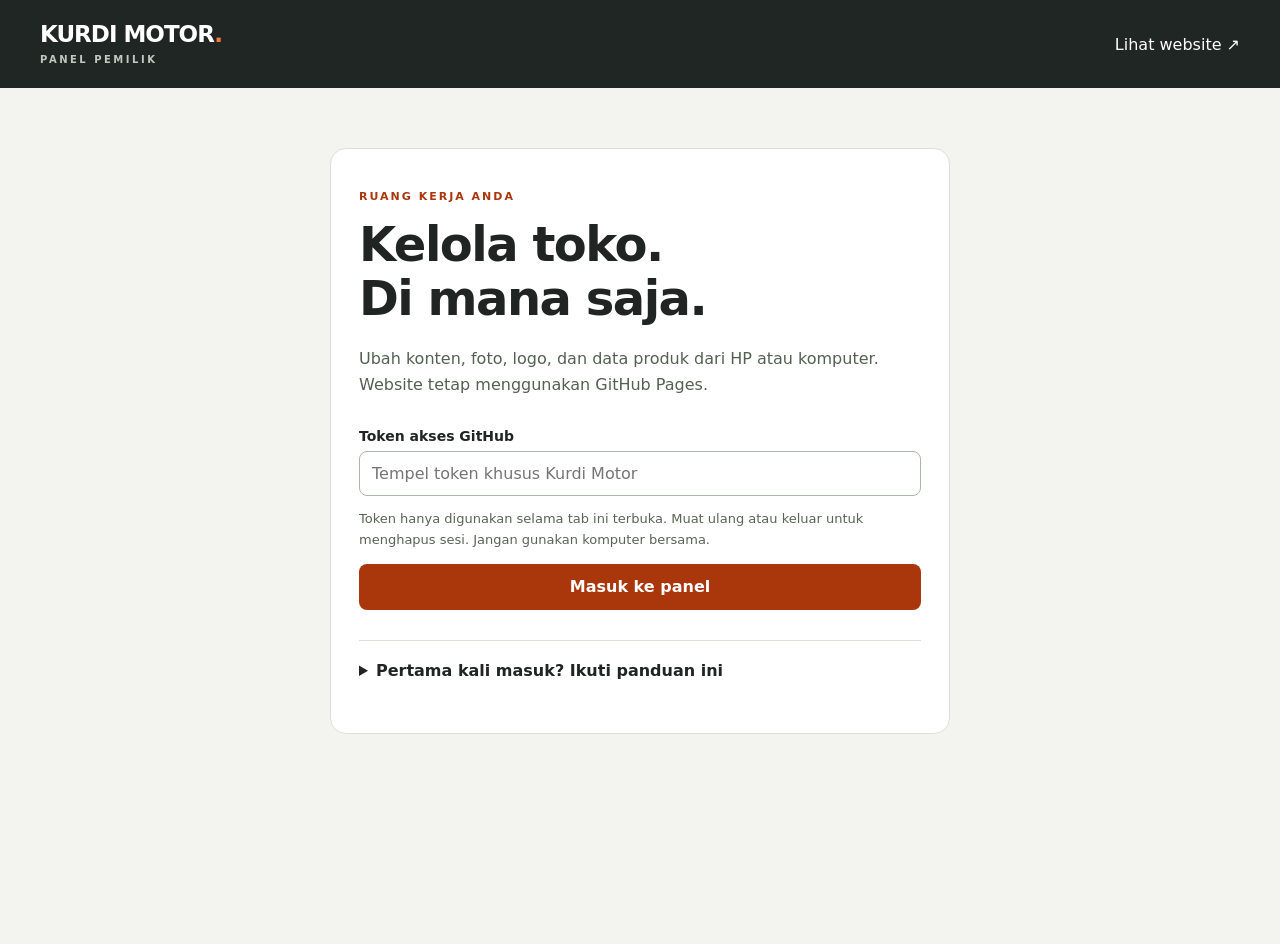
==== admin/index.html @ 1307b7d0 "feat(admin): kelola website lewat panel pemilik Izinkan pemilik meninjau dan menerbitkan konten dari" ====
<!doctype html>
<html lang="id"><head><meta charset="utf-8"><meta name="viewport" content="width=device-width, initial-scale=1">
<meta name="robots" content="noindex,nofollow"><meta name="referrer" content="no-referrer">
<meta http-equiv="Content-Security-Policy" content="default-src 'none'; script-src 'self'; style-src 'self'; img-src 'self' blob: data:; connect-src 'self' https://api.github.com; base-uri 'none'; form-action 'none'; object-src 'none'">
<title>Panel Pemilik · Kurdi Motor</title><link rel="icon" href="../assets/img/favicon.png"><link rel="stylesheet" href="admin.css">
</head><body>
<header><a class="brand" href="../index.html">KURDI MOTOR<span>.</span><small>PANEL PEMILIK</small></a><a href="../index.html" target="_blank" rel="noopener">Lihat website ↗</a></header>
<main>
<section id="login" class="login card">
<p class="eyebrow">RUANG KERJA ANDA</p><h1>Kelola toko.<br>Di mana saja.</h1>
<p>Ubah konten, foto, logo, dan data produk dari HP atau komputer. Website tetap menggunakan GitHub Pages.</p>
<form id="login-form"><label for="token">Token akses GitHub</label><input id="token" type="password" autocomplete="off" spellcheck="false" required placeholder="Tempel token khusus Kurdi Motor"><p class="hint">Token hanya digunakan selama tab ini terbuka. Muat ulang atau keluar untuk menghapus sesi. Jangan gunakan komputer bersama.</p><button type="submit">Masuk ke panel</button></form>
<details><summary>Pertama kali masuk? Ikuti panduan ini</summary><ol>
<li>Masuk ke GitHub dengan akun <strong>tokokurdimotor</strong>.</li>
<li>Buka <a href="https://github.com/settings/personal-access-tokens/new" target="_blank" rel="noopener noreferrer">pembuatan fine-grained token ↗</a>. Beri nama “Admin Kurdi Motor” dan masa berlaku, misalnya 30 hari.</li>
<li>Pilih <strong>Only select repositories</strong>, lalu <strong>tokokurdimotor.github.io</strong>.</li>
<li>Di Repository permissions, atur <strong>Contents → Read and write</strong>. Metadata tetap Read-only. Izin lain tidak diperlukan.</li>
<li>Tekan Generate token. Salin ke kolom di atas. Simpan salinannya di pengelola kata sandi pribadi; jangan kirim lewat chat.</li></ol><p>Halaman panel dapat dibuka siapa saja. Perubahan hanya dapat disimpan dengan izin GitHub yang sah. Ini login memakai token GitHub, bukan kata sandi toko.</p></details>
</section>
<section id="workspace" hidden>
<div class="heading"><div><p class="eyebrow">PUSAT KONTROL</p><h1>Selamat datang, pemilik.</h1><p id="account"></p></div><button id="logout" class="secondary">Keluar</button></div>
<div class="layout"><nav aria-label="Bagian pengaturan" id="tabs">
<button data-tab="site" aria-current="page">Identitas & kontak</button><button data-tab="pages">Konten halaman</button><button data-tab="gallery">Galeri foto</button><button data-tab="products">Data produk</button><button data-tab="review">Tinjau & terbitkan</button>
</nav><div class="card editor"><div id="editor"></div></div></div>
<div class="savebar"><span id="dirty">Belum ada perubahan.</span><button id="review">Tinjau perubahan →</button></div>
</section>
<p id="status" role="status" aria-live="polite"></p>
</main><script type="module" src="admin.js"></script></body></html>
---- admin/admin.css ----
:root{font-family:system-ui,-apple-system,"Segoe UI",sans-serif;color:#202524;background:#f3f4ef;font-synthesis:none;--accent:#aa360c;--line:#dce0d6}*{box-sizing:border-box}body{margin:0}header{height:88px;background:#202624;color:#fff;display:flex;align-items:center;justify-content:space-between;padding:0 max(24px,calc((100vw - 1200px)/2));gap:20px}header a{color:inherit;text-decoration:none}.brand{font-weight:850;font-size:23px;letter-spacing:-1px}.brand span{color:#ff7a38}.brand small{display:block;font-size:10px;letter-spacing:2.5px;color:#c1c8bd;margin-top:5px}main{max-width:1200px;margin:40px auto;padding:0 24px 110px}h1{font-size:clamp(28px,4vw,44px);line-height:1.13;letter-spacing:-1.5px;margin:10px 0 20px}h2{font-size:26px;margin:0 0 10px}p{line-height:1.65;color:#536052}.eyebrow{font-size:11px;font-weight:800;letter-spacing:2px;color:var(--accent)}.card{background:white;border:1px solid var(--line);border-radius:16px;padding:28px}.login{max-width:620px;margin:60px auto}.login h1{font-size:48px}.login form{margin:30px 0}label{display:block;font-size:14px;font-weight:650;margin:20px 0 7px}input,textarea,select,button{font:inherit;max-width:100%}input,textarea,select{display:block;width:100%;padding:12px;border:1px solid #aeb6aa;border-radius:8px;background:#fff;color:#202524}textarea{resize:vertical;min-height:86px}button{cursor:pointer;border:1px solid transparent;background:var(--accent);color:#fff;min-height:46px;padding:10px 18px;border-radius:8px;font-weight:650}button:hover{filter:brightness(.92)}button:disabled{opacity:.55;cursor:wait}button.secondary{background:#edf0e9;color:#263025;border-color:var(--line)}a{color:var(--accent)}.hint,small{font-size:13px;line-height:1.6;color:#596454}.login button{width:100%}details{border-top:1px solid var(--line);padding-top:20px}summary{cursor:pointer;min-height:44px;font-weight:650}li{line-height:1.6;margin-bottom:12px;overflow-wrap:anywhere}.heading{display:flex;justify-content:space-between;gap:20px;align-items:center;margin-bottom:25px}.heading p{margin:0}.layout{display:grid;grid-template-columns:220px minmax(0,1fr);gap:24px}nav{display:flex;flex-direction:column;gap:8px}nav button{text-align:left;background:transparent;color:#46533e}nav button[aria-current=page]{background:#202624;color:#fff}.editor{min-height:520px}.grid{display:grid;grid-template-columns:1fr 1fr;gap:0 20px}.field{min-width:0}.image{max-width:100%;height:160px;object-fit:contain;background:#f1f3ec;border-radius:8px;display:block;margin-top:15px}.photo-card{border:1px solid var(--line);border-radius:12px;padding:16px;margin:20px 0}.actions{display:flex;flex-wrap:wrap;gap:10px;margin-top:20px}.savebar{position:fixed;bottom:0;left:0;right:0;background:#fff;border-top:1px solid var(--line);padding:16px max(24px,calc((100vw - 1200px)/2));display:flex;justify-content:space-between;align-items:center;gap:15px;z-index:2}#status{white-space:pre-wrap;overflow-wrap:anywhere;background:#eef1e9;border-radius:10px;padding:16px;border-left:4px solid var(--accent)}#status:empty{display:none}#status.error{background:#fff0eb;color:#992a10}.notice{padding:14px;background:#fff6e8;border-radius:8px;color:#654719}.product-row{border-bottom:1px solid var(--line);padding:14px 0}.product-row summary{font-size:15px}.pill{display:inline-block;padding:4px 10px;border-radius:20px;background:#ecf0e5;font-size:12px}.review-row{border-bottom:1px solid var(--line);padding:12px 0;overflow-wrap:anywhere}.review-row strong{display:block}.review-row del{color:#766357}.review-row ins{color:#256125;text-decoration:none;display:block}fieldset{border:0;padding:0;margin:0}#status{scroll-margin:24px}:focus-visible{outline:3px solid #c04c16;outline-offset:3px}[hidden]{display:none!important}@media(max-width:720px){header{height:78px;padding:0 18px}.brand{font-size:20px}header>a:last-child{font-size:13px}main{margin:24px auto;padding:0 16px 120px}.login{margin:25px auto}.card{padding:20px}.layout{grid-template-columns:1fr;gap:16px}nav{display:grid;grid-template-columns:1fr 1fr;gap:7px}nav button{font-size:13px;padding:10px}.grid{grid-template-columns:1fr}.heading{align-items:flex-start}.heading button{font-size:13px}.savebar{padding:12px 16px;font-size:12px}.savebar button{font-size:13px}.login h1{font-size:40px}}
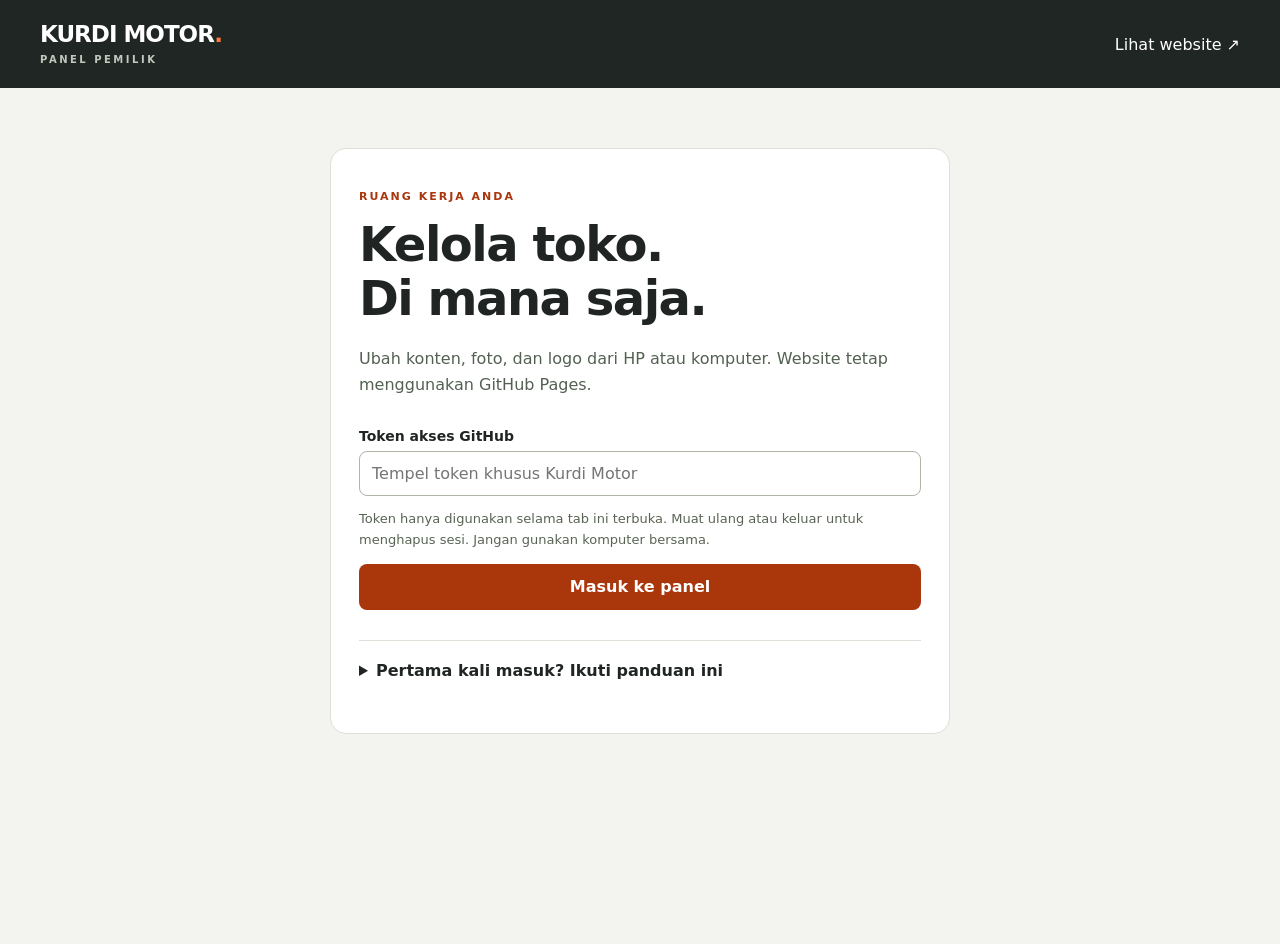
==== commit 8c946479: "fix(data): hapus data barang dan harga dari website publik part.csv berisi harga beli (modal) dan ha" ====
--- a/admin/index.html
+++ b/admin/index.html
@@ -8,7 +8,7 @@
 <main>
 <section id="login" class="login card">
 <p class="eyebrow">RUANG KERJA ANDA</p><h1>Kelola toko.<br>Di mana saja.</h1>
-<p>Ubah konten, foto, logo, dan data produk dari HP atau komputer. Website tetap menggunakan GitHub Pages.</p>
+<p>Ubah konten, foto, dan logo dari HP atau komputer. Website tetap menggunakan GitHub Pages.</p>
 <form id="login-form"><label for="token">Token akses GitHub</label><input id="token" type="password" autocomplete="off" spellcheck="false" required placeholder="Tempel token khusus Kurdi Motor"><p class="hint">Token hanya digunakan selama tab ini terbuka. Muat ulang atau keluar untuk menghapus sesi. Jangan gunakan komputer bersama.</p><button type="submit">Masuk ke panel</button></form>
 <details><summary>Pertama kali masuk? Ikuti panduan ini</summary><ol>
 <li>Masuk ke GitHub dengan akun <strong>tokokurdimotor</strong>.</li>
@@ -20,7 +20,7 @@
 <section id="workspace" hidden>
 <div class="heading"><div><p class="eyebrow">PUSAT KONTROL</p><h1>Selamat datang, pemilik.</h1><p id="account"></p></div><button id="logout" class="secondary">Keluar</button></div>
 <div class="layout"><nav aria-label="Bagian pengaturan" id="tabs">
-<button data-tab="site" aria-current="page">Identitas & kontak</button><button data-tab="pages">Konten halaman</button><button data-tab="gallery">Galeri foto</button><button data-tab="products">Data produk</button><button data-tab="review">Tinjau & terbitkan</button>
+<button data-tab="site" aria-current="page">Identitas & kontak</button><button data-tab="pages">Konten halaman</button><button data-tab="gallery">Galeri foto</button><button data-tab="review">Tinjau & terbitkan</button>
 </nav><div class="card editor"><div id="editor"></div></div></div>
 <div class="savebar"><span id="dirty">Belum ada perubahan.</span><button id="review">Tinjau perubahan →</button></div>
 </section>
--- a/admin/admin.css
+++ b/admin/admin.css
@@ -1 +1 @@
-:root{font-family:system-ui,-apple-system,"Segoe UI",sans-serif;color:#202524;background:#f3f4ef;font-synthesis:none;--accent:#aa360c;--line:#dce0d6}*{box-sizing:border-box}body{margin:0}header{height:88px;background:#202624;color:#fff;display:flex;align-items:center;justify-content:space-between;padding:0 max(24px,calc((100vw - 1200px)/2));gap:20px}header a{color:inherit;text-decoration:none}.brand{font-weight:850;font-size:23px;letter-spacing:-1px}.brand span{color:#ff7a38}.brand small{display:block;font-size:10px;letter-spacing:2.5px;color:#c1c8bd;margin-top:5px}main{max-width:1200px;margin:40px auto;padding:0 24px 110px}h1{font-size:clamp(28px,4vw,44px);line-height:1.13;letter-spacing:-1.5px;margin:10px 0 20px}h2{font-size:26px;margin:0 0 10px}p{line-height:1.65;color:#536052}.eyebrow{font-size:11px;font-weight:800;letter-spacing:2px;color:var(--accent)}.card{background:white;border:1px solid var(--line);border-radius:16px;padding:28px}.login{max-width:620px;margin:60px auto}.login h1{font-size:48px}.login form{margin:30px 0}label{display:block;font-size:14px;font-weight:650;margin:20px 0 7px}input,textarea,select,button{font:inherit;max-width:100%}input,textarea,select{display:block;width:100%;padding:12px;border:1px solid #aeb6aa;border-radius:8px;background:#fff;color:#202524}textarea{resize:vertical;min-height:86px}button{cursor:pointer;border:1px solid transparent;background:var(--accent);color:#fff;min-height:46px;padding:10px 18px;border-radius:8px;font-weight:650}button:hover{filter:brightness(.92)}button:disabled{opacity:.55;cursor:wait}button.secondary{background:#edf0e9;color:#263025;border-color:var(--line)}a{color:var(--accent)}.hint,small{font-size:13px;line-height:1.6;color:#596454}.login button{width:100%}details{border-top:1px solid var(--line);padding-top:20px}summary{cursor:pointer;min-height:44px;font-weight:650}li{line-height:1.6;margin-bottom:12px;overflow-wrap:anywhere}.heading{display:flex;justify-content:space-between;gap:20px;align-items:center;margin-bottom:25px}.heading p{margin:0}.layout{display:grid;grid-template-columns:220px minmax(0,1fr);gap:24px}nav{display:flex;flex-direction:column;gap:8px}nav button{text-align:left;background:transparent;color:#46533e}nav button[aria-current=page]{background:#202624;color:#fff}.editor{min-height:520px}.grid{display:grid;grid-template-columns:1fr 1fr;gap:0 20px}.field{min-width:0}.image{max-width:100%;height:160px;object-fit:contain;background:#f1f3ec;border-radius:8px;display:block;margin-top:15px}.photo-card{border:1px solid var(--line);border-radius:12px;padding:16px;margin:20px 0}.actions{display:flex;flex-wrap:wrap;gap:10px;margin-top:20px}.savebar{position:fixed;bottom:0;left:0;right:0;background:#fff;border-top:1px solid var(--line);padding:16px max(24px,calc((100vw - 1200px)/2));display:flex;justify-content:space-between;align-items:center;gap:15px;z-index:2}#status{white-space:pre-wrap;overflow-wrap:anywhere;background:#eef1e9;border-radius:10px;padding:16px;border-left:4px solid var(--accent)}#status:empty{display:none}#status.error{background:#fff0eb;color:#992a10}.notice{padding:14px;background:#fff6e8;border-radius:8px;color:#654719}.product-row{border-bottom:1px solid var(--line);padding:14px 0}.product-row summary{font-size:15px}.pill{display:inline-block;padding:4px 10px;border-radius:20px;background:#ecf0e5;font-size:12px}.review-row{border-bottom:1px solid var(--line);padding:12px 0;overflow-wrap:anywhere}.review-row strong{display:block}.review-row del{color:#766357}.review-row ins{color:#256125;text-decoration:none;display:block}fieldset{border:0;padding:0;margin:0}#status{scroll-margin:24px}:focus-visible{outline:3px solid #c04c16;outline-offset:3px}[hidden]{display:none!important}@media(max-width:720px){header{height:78px;padding:0 18px}.brand{font-size:20px}header>a:last-child{font-size:13px}main{margin:24px auto;padding:0 16px 120px}.login{margin:25px auto}.card{padding:20px}.layout{grid-template-columns:1fr;gap:16px}nav{display:grid;grid-template-columns:1fr 1fr;gap:7px}nav button{font-size:13px;padding:10px}.grid{grid-template-columns:1fr}.heading{align-items:flex-start}.heading button{font-size:13px}.savebar{padding:12px 16px;font-size:12px}.savebar button{font-size:13px}.login h1{font-size:40px}}
+:root{font-family:system-ui,-apple-system,"Segoe UI",sans-serif;color:#202524;background:#f3f4ef;font-synthesis:none;--accent:#aa360c;--line:#dce0d6}*{box-sizing:border-box}body{margin:0}header{height:88px;background:#202624;color:#fff;display:flex;align-items:center;justify-content:space-between;padding:0 max(24px,calc((100vw - 1200px)/2));gap:20px}header a{color:inherit;text-decoration:none}.brand{font-weight:850;font-size:23px;letter-spacing:-1px}.brand span{color:#ff7a38}.brand small{display:block;font-size:10px;letter-spacing:2.5px;color:#c1c8bd;margin-top:5px}main{max-width:1200px;margin:40px auto;padding:0 24px 110px}h1{font-size:clamp(28px,4vw,44px);line-height:1.13;letter-spacing:-1.5px;margin:10px 0 20px}h2{font-size:26px;margin:0 0 10px}p{line-height:1.65;color:#536052}.eyebrow{font-size:11px;font-weight:800;letter-spacing:2px;color:var(--accent)}.card{background:white;border:1px solid var(--line);border-radius:16px;padding:28px}.login{max-width:620px;margin:60px auto}.login h1{font-size:48px}.login form{margin:30px 0}label{display:block;font-size:14px;font-weight:650;margin:20px 0 7px}input,textarea,select,button{font:inherit;max-width:100%}input,textarea,select{display:block;width:100%;padding:12px;border:1px solid #aeb6aa;border-radius:8px;background:#fff;color:#202524}textarea{resize:vertical;min-height:86px}button{cursor:pointer;border:1px solid transparent;background:var(--accent);color:#fff;min-height:46px;padding:10px 18px;border-radius:8px;font-weight:650}button:hover{filter:brightness(.92)}button:disabled{opacity:.55;cursor:wait}button.secondary{background:#edf0e9;color:#263025;border-color:var(--line)}a{color:var(--accent)}.hint,small{font-size:13px;line-height:1.6;color:#596454}.login button{width:100%}details{border-top:1px solid var(--line);padding-top:20px}summary{cursor:pointer;min-height:44px;font-weight:650}li{line-height:1.6;margin-bottom:12px;overflow-wrap:anywhere}.heading{display:flex;justify-content:space-between;gap:20px;align-items:center;margin-bottom:25px}.heading p{margin:0}.layout{display:grid;grid-template-columns:220px minmax(0,1fr);gap:24px}nav{display:flex;flex-direction:column;gap:8px}nav button{text-align:left;background:transparent;color:#46533e}nav button[aria-current=page]{background:#202624;color:#fff}.editor{min-height:520px}.grid{display:grid;grid-template-columns:1fr 1fr;gap:0 20px}.field{min-width:0}.image{max-width:100%;height:160px;object-fit:contain;background:#f1f3ec;border-radius:8px;display:block;margin-top:15px}.photo-card{border:1px solid var(--line);border-radius:12px;padding:16px;margin:20px 0}.actions{display:flex;flex-wrap:wrap;gap:10px;margin-top:20px}.savebar{position:fixed;bottom:0;left:0;right:0;background:#fff;border-top:1px solid var(--line);padding:16px max(24px,calc((100vw - 1200px)/2));display:flex;justify-content:space-between;align-items:center;gap:15px;z-index:2}#status{white-space:pre-wrap;overflow-wrap:anywhere;background:#eef1e9;border-radius:10px;padding:16px;border-left:4px solid var(--accent)}#status:empty{display:none}#status.error{background:#fff0eb;color:#992a10}.pill{display:inline-block;padding:4px 10px;border-radius:20px;background:#ecf0e5;font-size:12px}.review-row{border-bottom:1px solid var(--line);padding:12px 0;overflow-wrap:anywhere}.review-row strong{display:block}.review-row del{color:#766357}.review-row ins{color:#256125;text-decoration:none;display:block}fieldset{border:0;padding:0;margin:0}#status{scroll-margin:24px}:focus-visible{outline:3px solid #c04c16;outline-offset:3px}[hidden]{display:none!important}@media(max-width:720px){header{height:78px;padding:0 18px}.brand{font-size:20px}header>a:last-child{font-size:13px}main{margin:24px auto;padding:0 16px 120px}.login{margin:25px auto}.card{padding:20px}.layout{grid-template-columns:1fr;gap:16px}nav{display:grid;grid-template-columns:1fr 1fr;gap:7px}nav button{font-size:13px;padding:10px}.grid{grid-template-columns:1fr}.heading{align-items:flex-start}.heading button{font-size:13px}.savebar{padding:12px 16px;font-size:12px}.savebar button{font-size:13px}.login h1{font-size:40px}}
